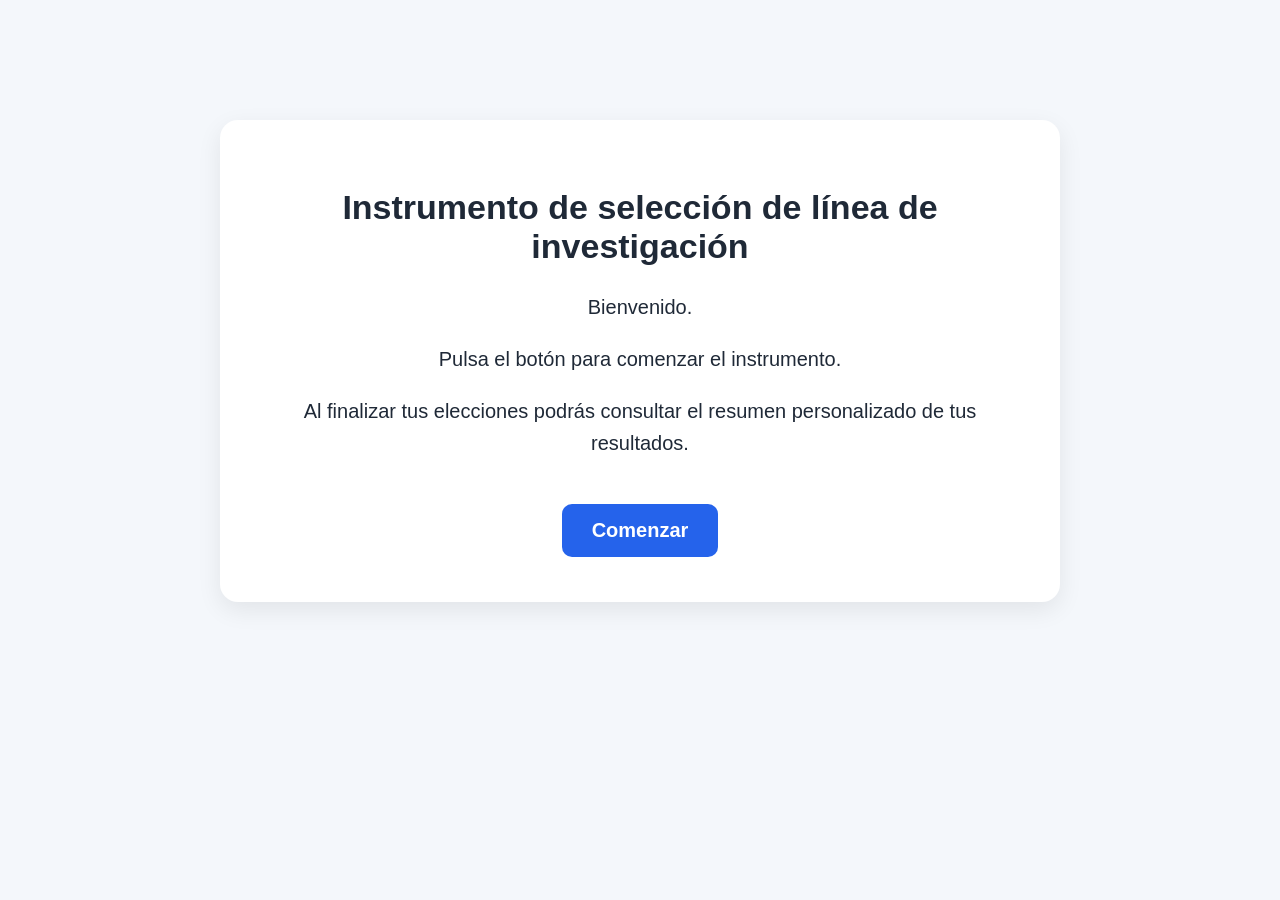
==== inicio.html @ a931e46d "Update inicio.html" ====
<!DOCTYPE html>
<html lang="es">
<head>
  <meta charset="UTF-8">
  <meta name="viewport" content="width=device-width, initial-scale=1.0">
  <title>Instrumento de selección de línea de investigación</title>

  <style>
    body {
      font-family: Arial, sans-serif;
      background: #f4f7fb;
      margin: 0;
      padding: 40px 20px;
      text-align: center;
      color: #1f2937;
    }

    .contenedor {
      max-width: 750px;
      margin: 80px auto;
      background: white;
      padding: 45px;
      border-radius: 18px;
      box-shadow: 0 8px 25px rgba(0,0,0,0.08);
    }

    h1 {
      font-size: 34px;
      margin-bottom: 25px;
    }

    p {
      font-size: 20px;
      line-height: 1.6;
    }

    button {
      margin-top: 25px;
      padding: 15px 30px;
      font-size: 20px;
      font-weight: bold;
      color: white;
      background: #2563eb;
      border: none;
      border-radius: 10px;
      cursor: pointer;
    }

    button:hover {
      background: #1d4ed8;
    }
  </style>
</head>

<body>

  <div class="contenedor">

    <h1>Instrumento de selección de línea de investigación</h1>

    <p>
      Bienvenido.
    </p>

    <p>
      Pulsa el botón para comenzar el instrumento.
    </p>

    <p>
      Al finalizar tus elecciones podrás consultar
      el resumen personalizado de tus resultados.
    </p>

    <button type="button" onclick="comenzarInstrumento()">
      Comenzar
    </button>

  </div>

  <script>
    function comenzarInstrumento() {

      let token;

      if (window.crypto && crypto.randomUUID) {
        token = crypto.randomUUID();
      } else {
        token =
          Date.now().toString(36) +
          Math.random().toString(36).substring(2);
      }

      const urlTypeform =
        "https://form.typeform.com/to/Gq9GbDSd#token=" +
        encodeURIComponent(token);

      window.location.href = urlTypeform;
    }
  </script>

</body>
</html>
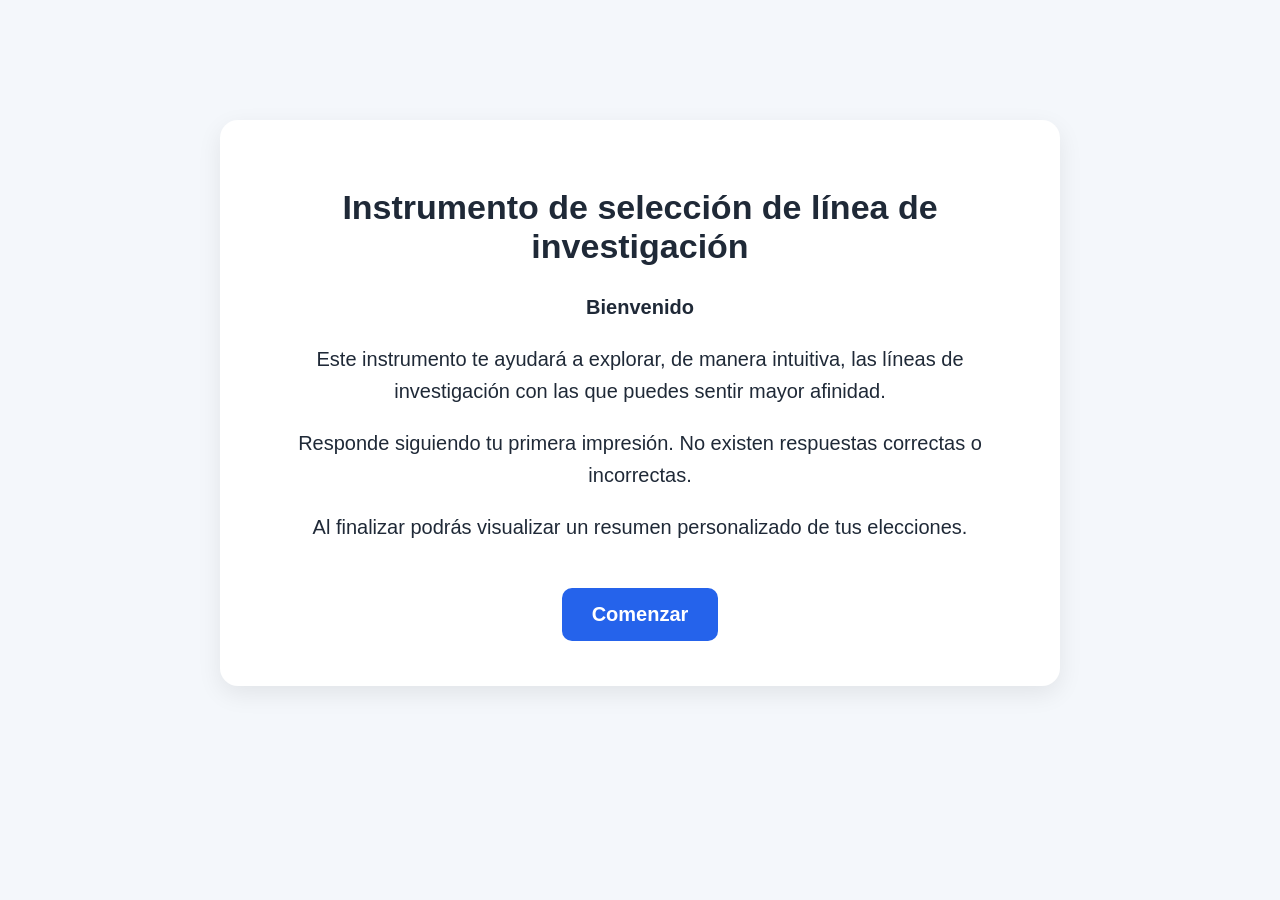
==== commit af940312: "Mejorar textos de presentación de la portada" ====
--- a/inicio.html
+++ b/inicio.html
@@ -56,20 +56,23 @@
 
   <div class="contenedor">
 
-    <h1>Instrumento de selección de línea de investigación</h1>
+   <h1>Instrumento de selección de línea de investigación</h1>
 
-    <p>
-      Bienvenido.
-    </p>
+<p>
+  <strong>Bienvenido</strong>
+</p>
 
-    <p>
-      Pulsa el botón para comenzar el instrumento.
-    </p>
+<p>
+  Este instrumento te ayudará a explorar, de manera intuitiva, las líneas de investigación con las que puedes sentir mayor afinidad.
+</p>
 
-    <p>
-      Al finalizar tus elecciones podrás consultar
-      el resumen personalizado de tus resultados.
-    </p>
+<p>
+  Responde siguiendo tu primera impresión. No existen respuestas correctas o incorrectas.
+</p>
+
+<p>
+  Al finalizar podrás visualizar un resumen personalizado de tus elecciones.
+</p>
 
     <button type="button" onclick="comenzarInstrumento()">
       Comenzar
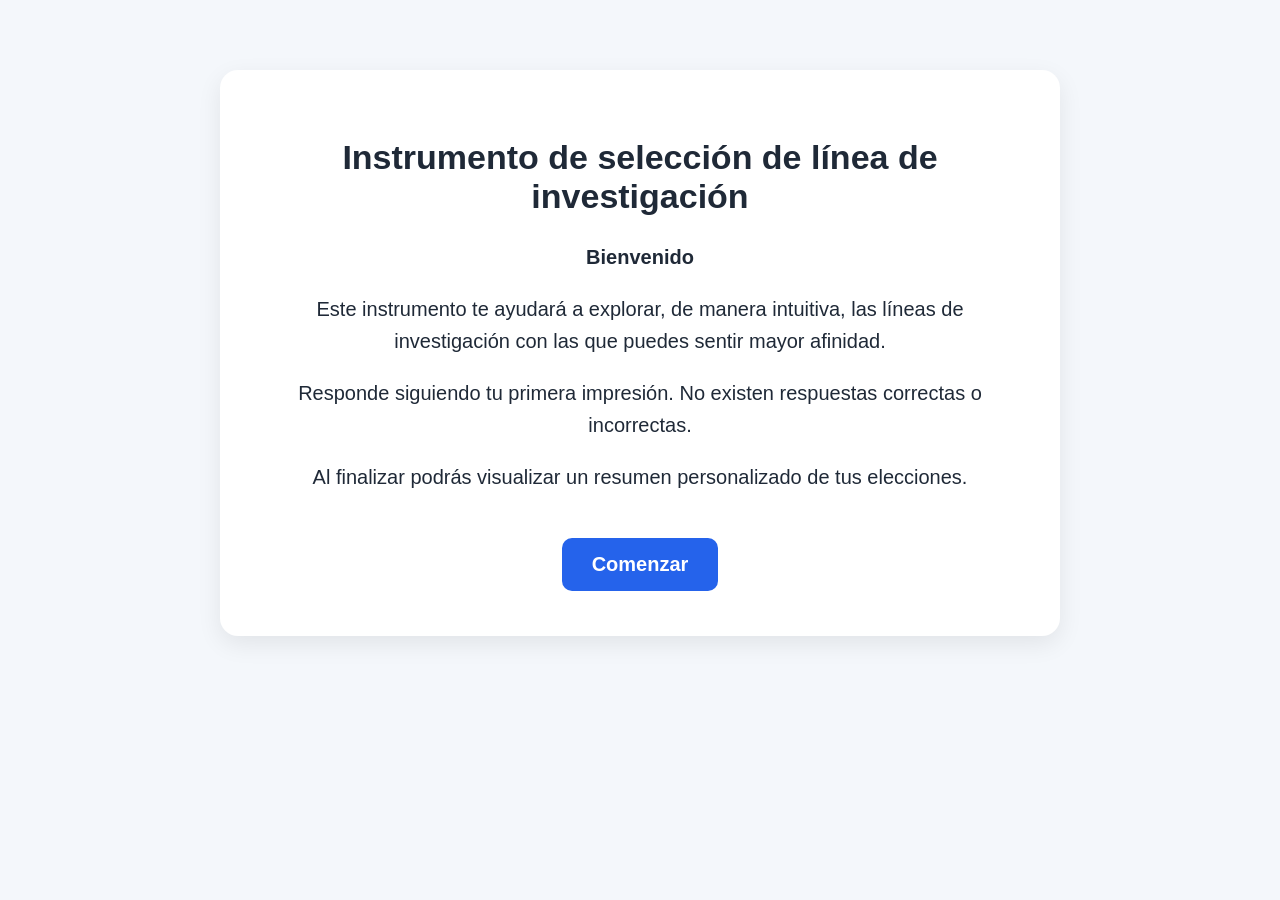
==== commit bfcb6ab2: "Reducir margen vertical de la portada" ====
--- a/inicio.html
+++ b/inicio.html
@@ -7,7 +7,7 @@
 
   <style>
     body {
-      font-family: Arial, sans-serif;
+      font-family: "Segoe UI", Arial, sans-serif;
       background: #f4f7fb;
       margin: 0;
       padding: 40px 20px;
@@ -17,7 +17,7 @@
 
     .contenedor {
       max-width: 750px;
-      margin: 80px auto;
+     margin: 30px auto;
       background: white;
       padding: 45px;
       border-radius: 18px;
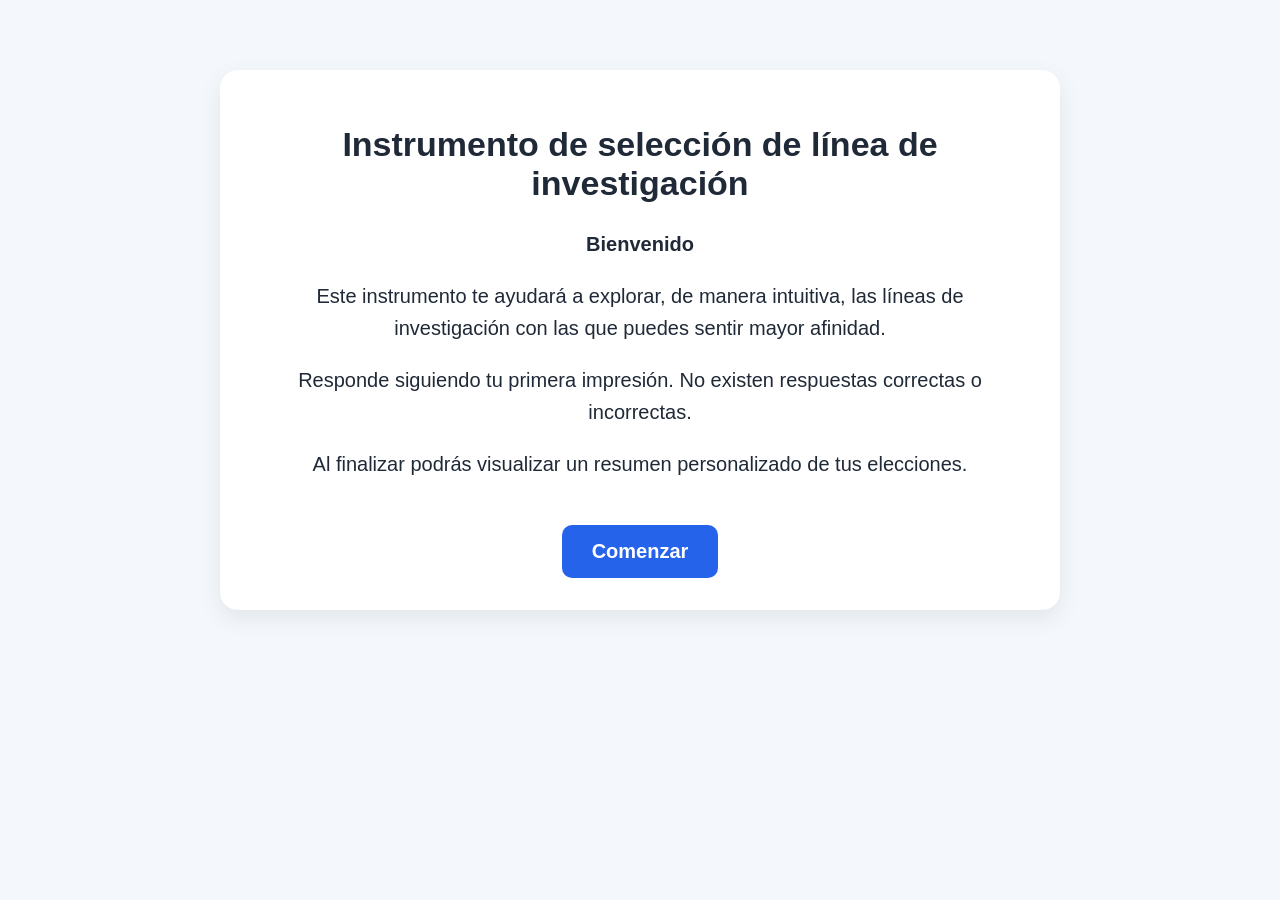
==== commit 6835ce45: "Reducir espacio interior de la portada" ====
--- a/inicio.html
+++ b/inicio.html
@@ -19,7 +19,7 @@
       max-width: 750px;
      margin: 30px auto;
       background: white;
-      padding: 45px;
+   padding: 32px 45px;
       border-radius: 18px;
       box-shadow: 0 8px 25px rgba(0,0,0,0.08);
     }
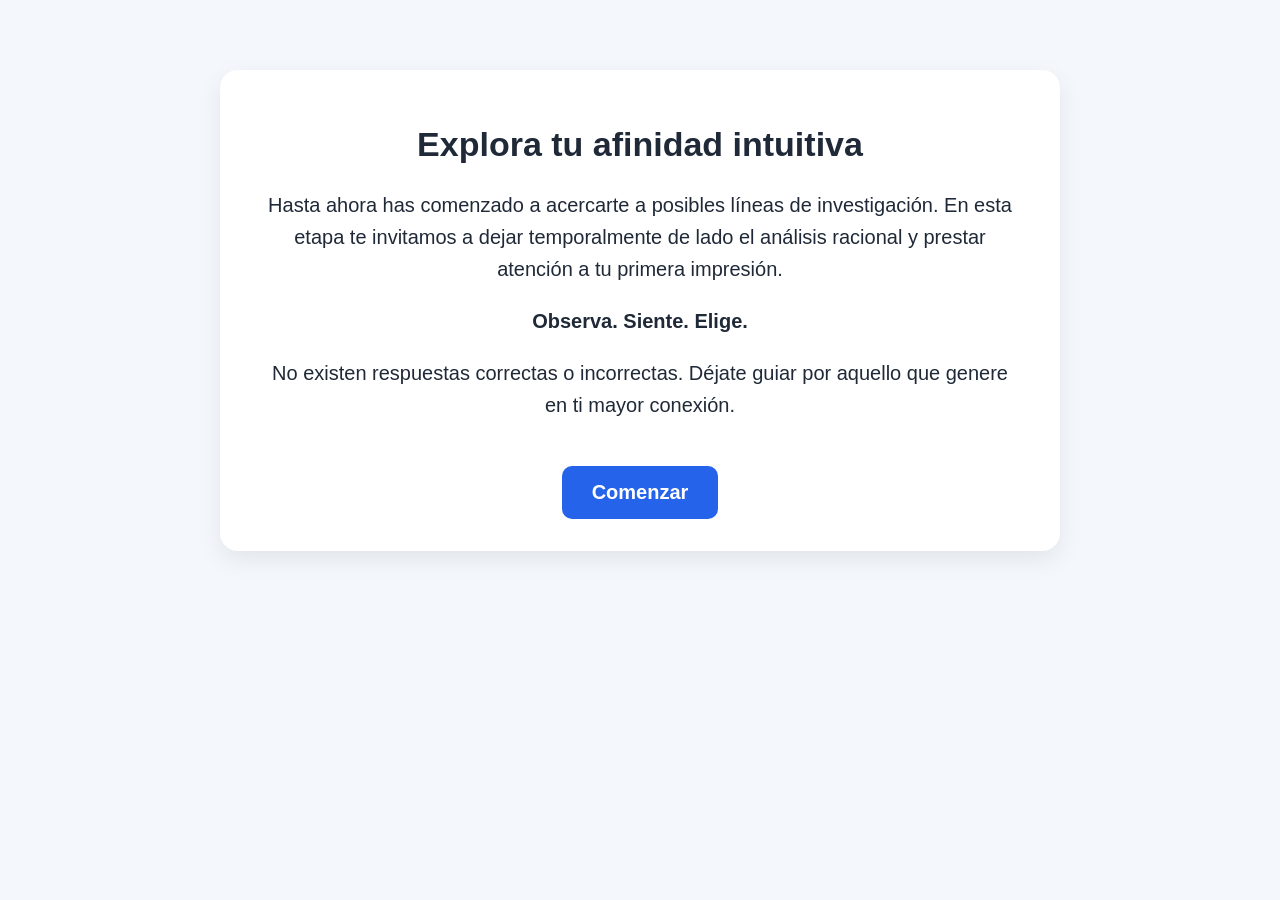
==== commit bfe7db86: "Update inicio.html" ====
--- a/inicio.html
+++ b/inicio.html
@@ -56,23 +56,23 @@
 
   <div class="contenedor">
 
-   <h1>Instrumento de selección de línea de investigación</h1>
+  <h1>Explora tu afinidad intuitiva</h1>
 
 <p>
-  <strong>Bienvenido</strong>
+  Hasta ahora has comenzado a acercarte a posibles líneas de investigación.
+  En esta etapa te invitamos a dejar temporalmente de lado el análisis racional
+  y prestar atención a tu primera impresión.
 </p>
 
 <p>
-  Este instrumento te ayudará a explorar, de manera intuitiva, las líneas de investigación con las que puedes sentir mayor afinidad.
+  <strong>Observa. Siente. Elige.</strong>
 </p>
 
 <p>
-  Responde siguiendo tu primera impresión. No existen respuestas correctas o incorrectas.
+  No existen respuestas correctas o incorrectas. Déjate guiar por aquello
+  que genere en ti mayor conexión.
 </p>
 
-<p>
-  Al finalizar podrás visualizar un resumen personalizado de tus elecciones.
-</p>
 
     <button type="button" onclick="comenzarInstrumento()">
       Comenzar
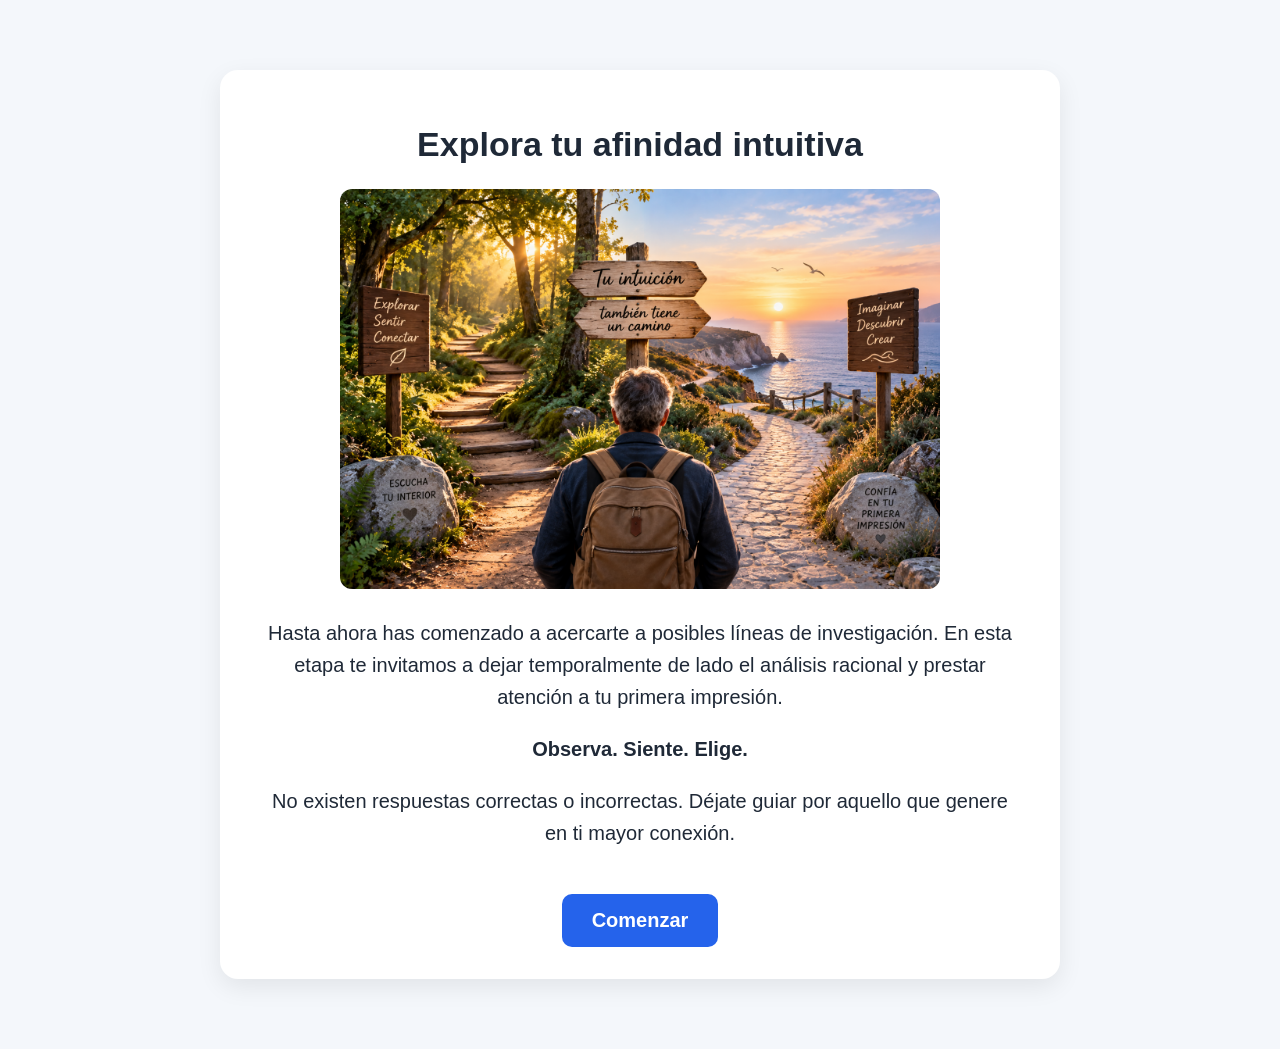
==== commit bc9ef18c: "Agregar imagen de exploración intuitiva" ====
--- a/inicio.html
+++ b/inicio.html
@@ -57,6 +57,10 @@
   <div class="contenedor">
 
   <h1>Explora tu afinidad intuitiva</h1>
+<img src="para%20instrumento%20intuitivo.png"
+     alt="Exploración intuitiva"
+     style="width:100%; max-width:600px; height:auto; border-radius:12px; margin:20px auto 28px; display:block;">
+    
 
 <p>
   Hasta ahora has comenzado a acercarte a posibles líneas de investigación.
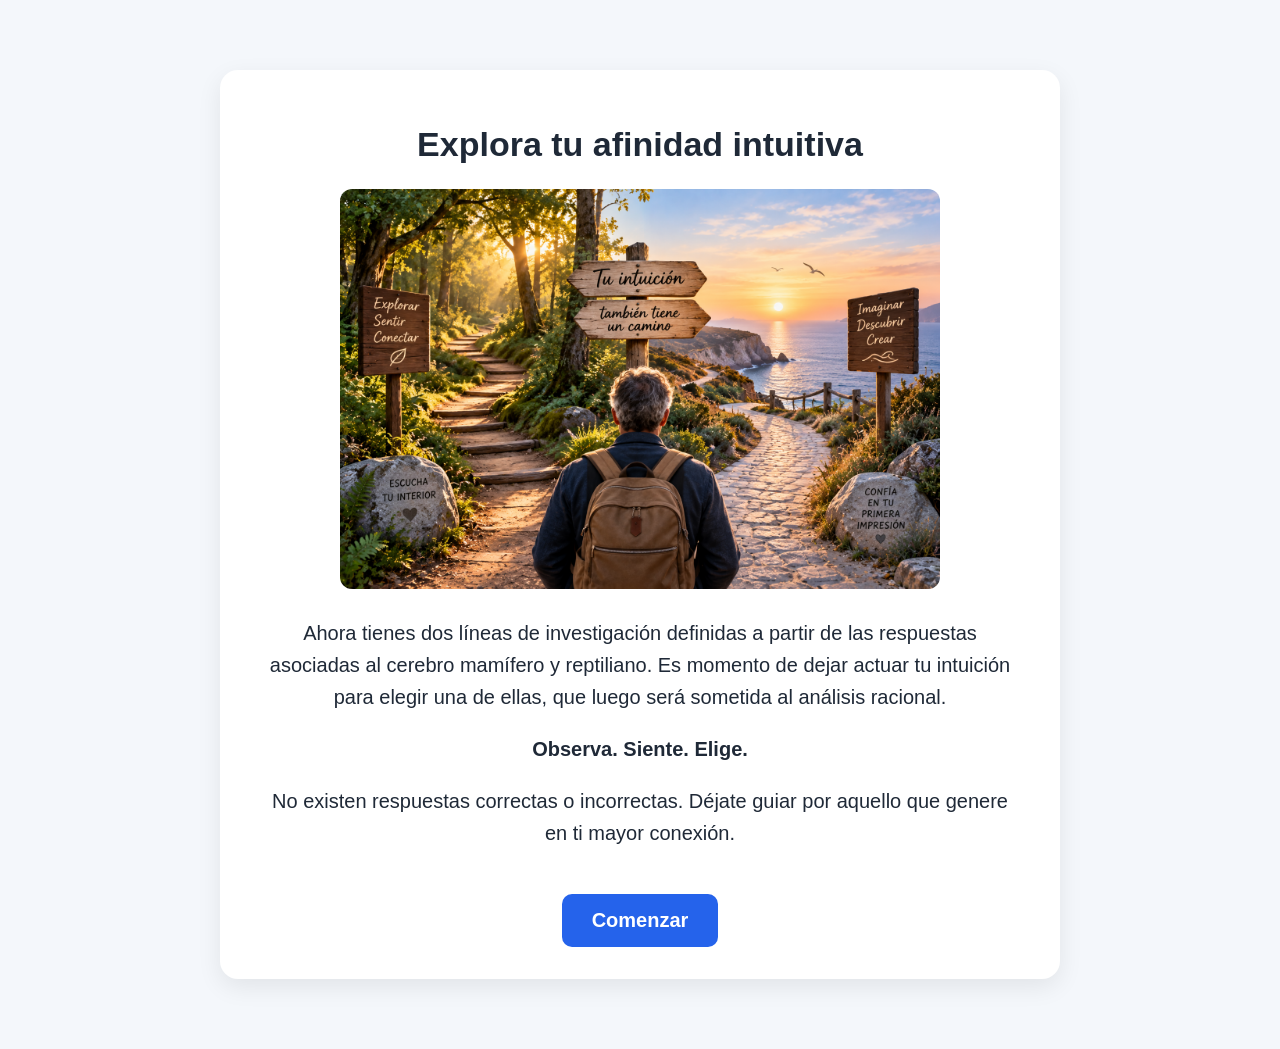
==== commit 1b73cd26: "Actualizar texto de introducción intuitiva" ====
--- a/inicio.html
+++ b/inicio.html
@@ -63,9 +63,9 @@
     
 
 <p>
-  Hasta ahora has comenzado a acercarte a posibles líneas de investigación.
-  En esta etapa te invitamos a dejar temporalmente de lado el análisis racional
-  y prestar atención a tu primera impresión.
+  Ahora tienes dos líneas de investigación definidas a partir de las respuestas
+  asociadas al cerebro mamífero y reptiliano. Es momento de dejar actuar tu intuición
+  para elegir una de ellas, que luego será sometida al análisis racional.
 </p>
 
 <p>
